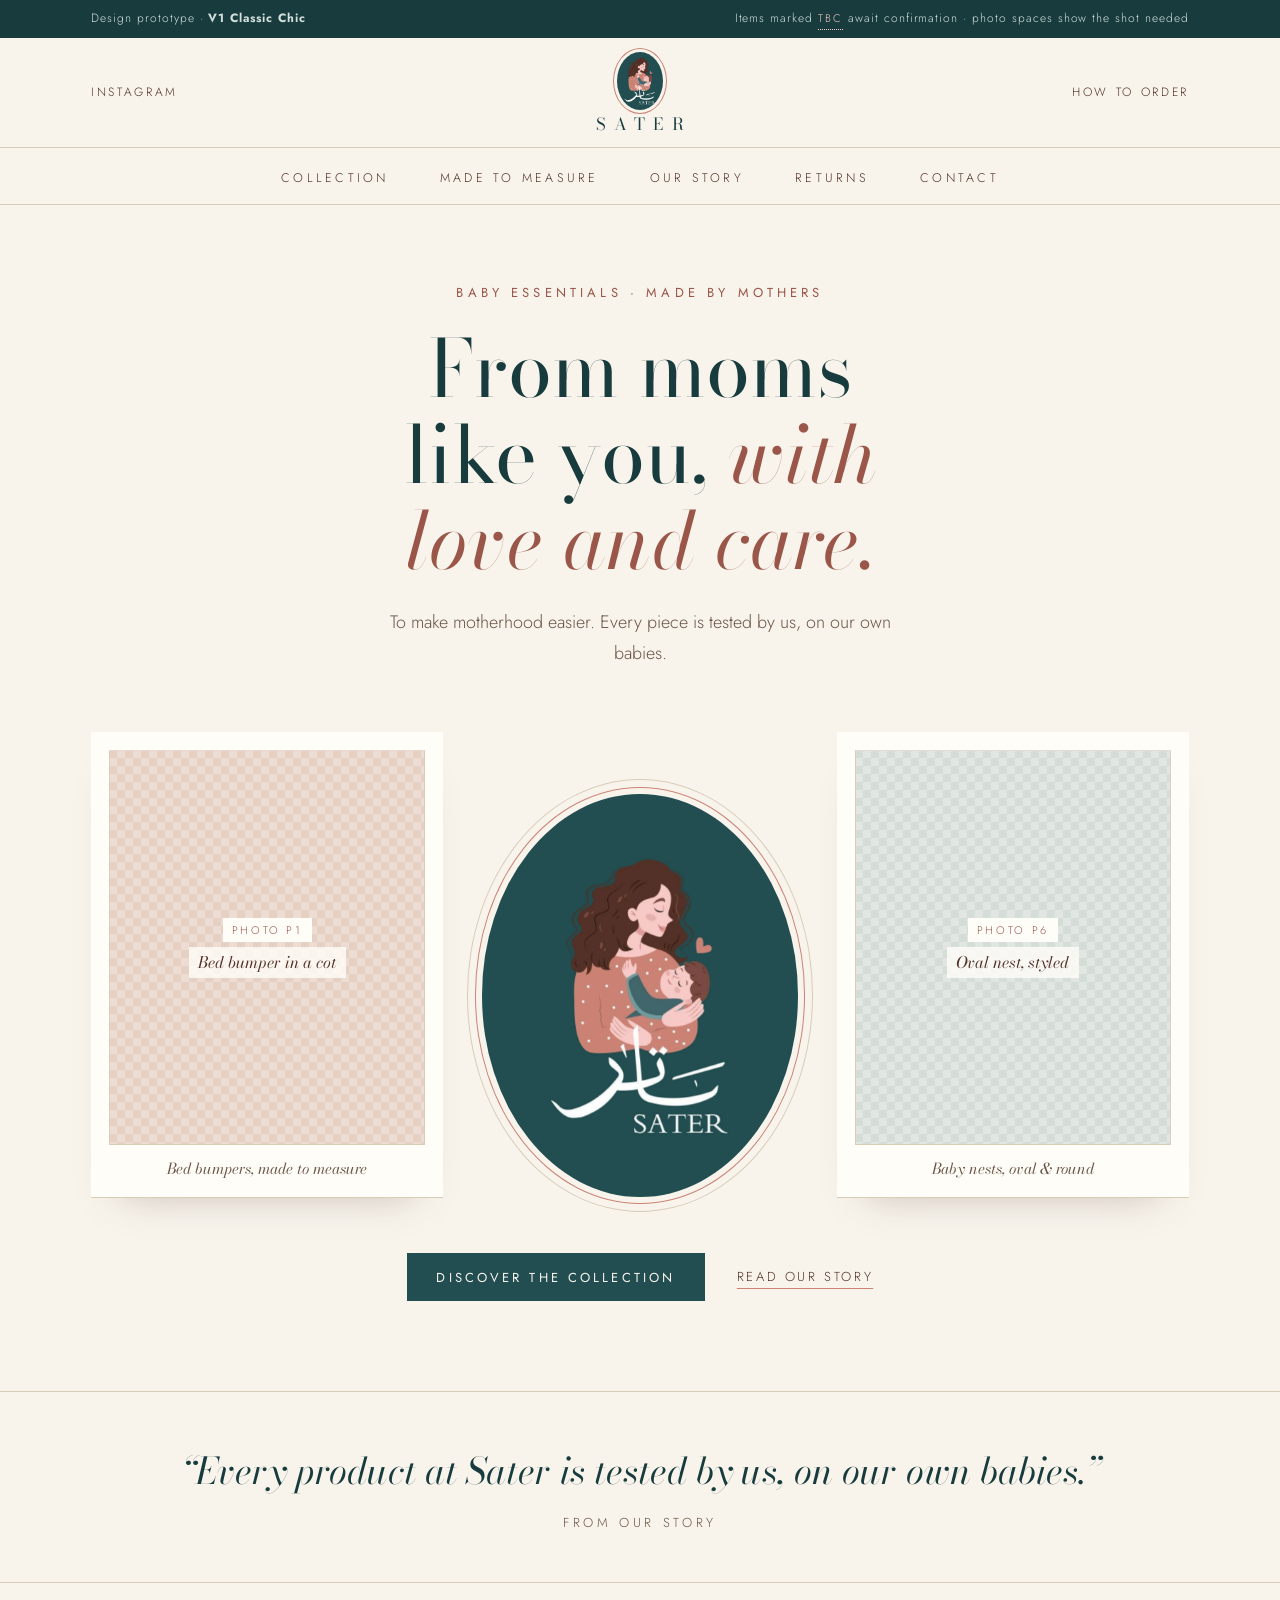
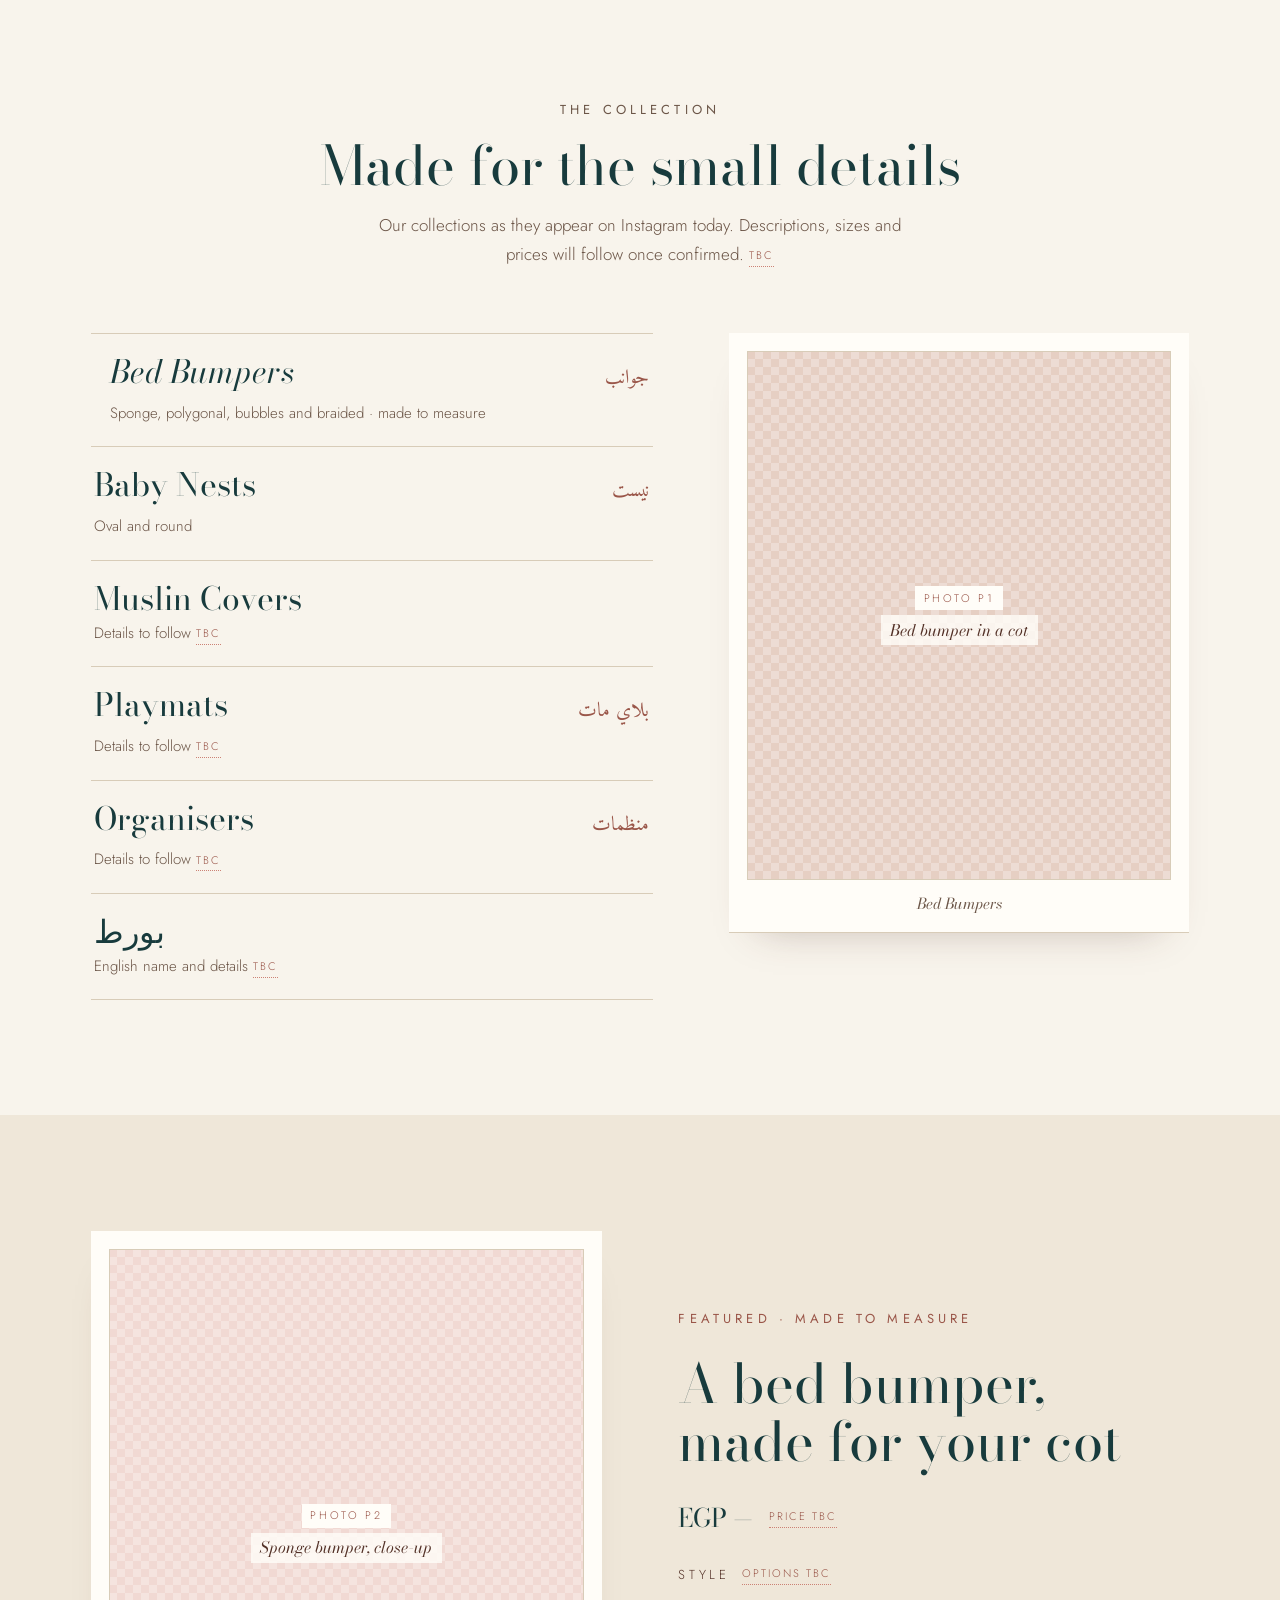
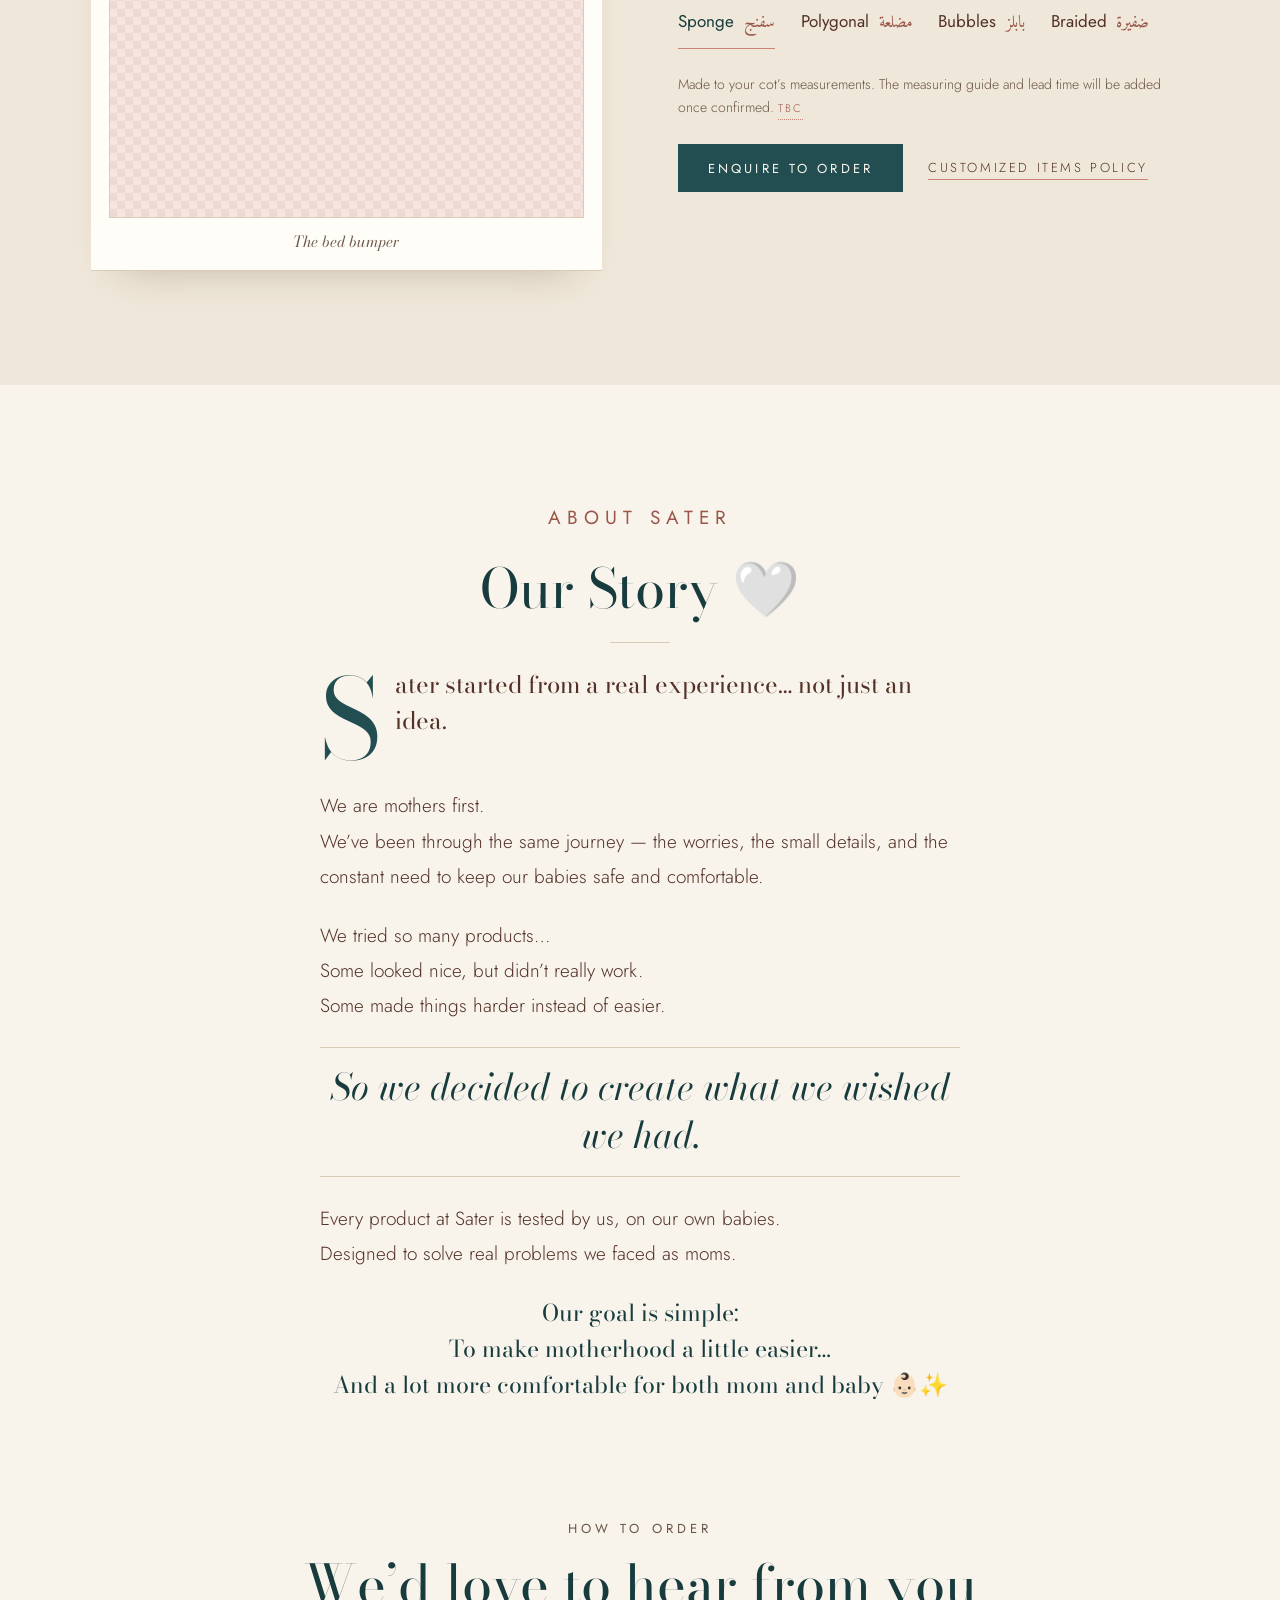
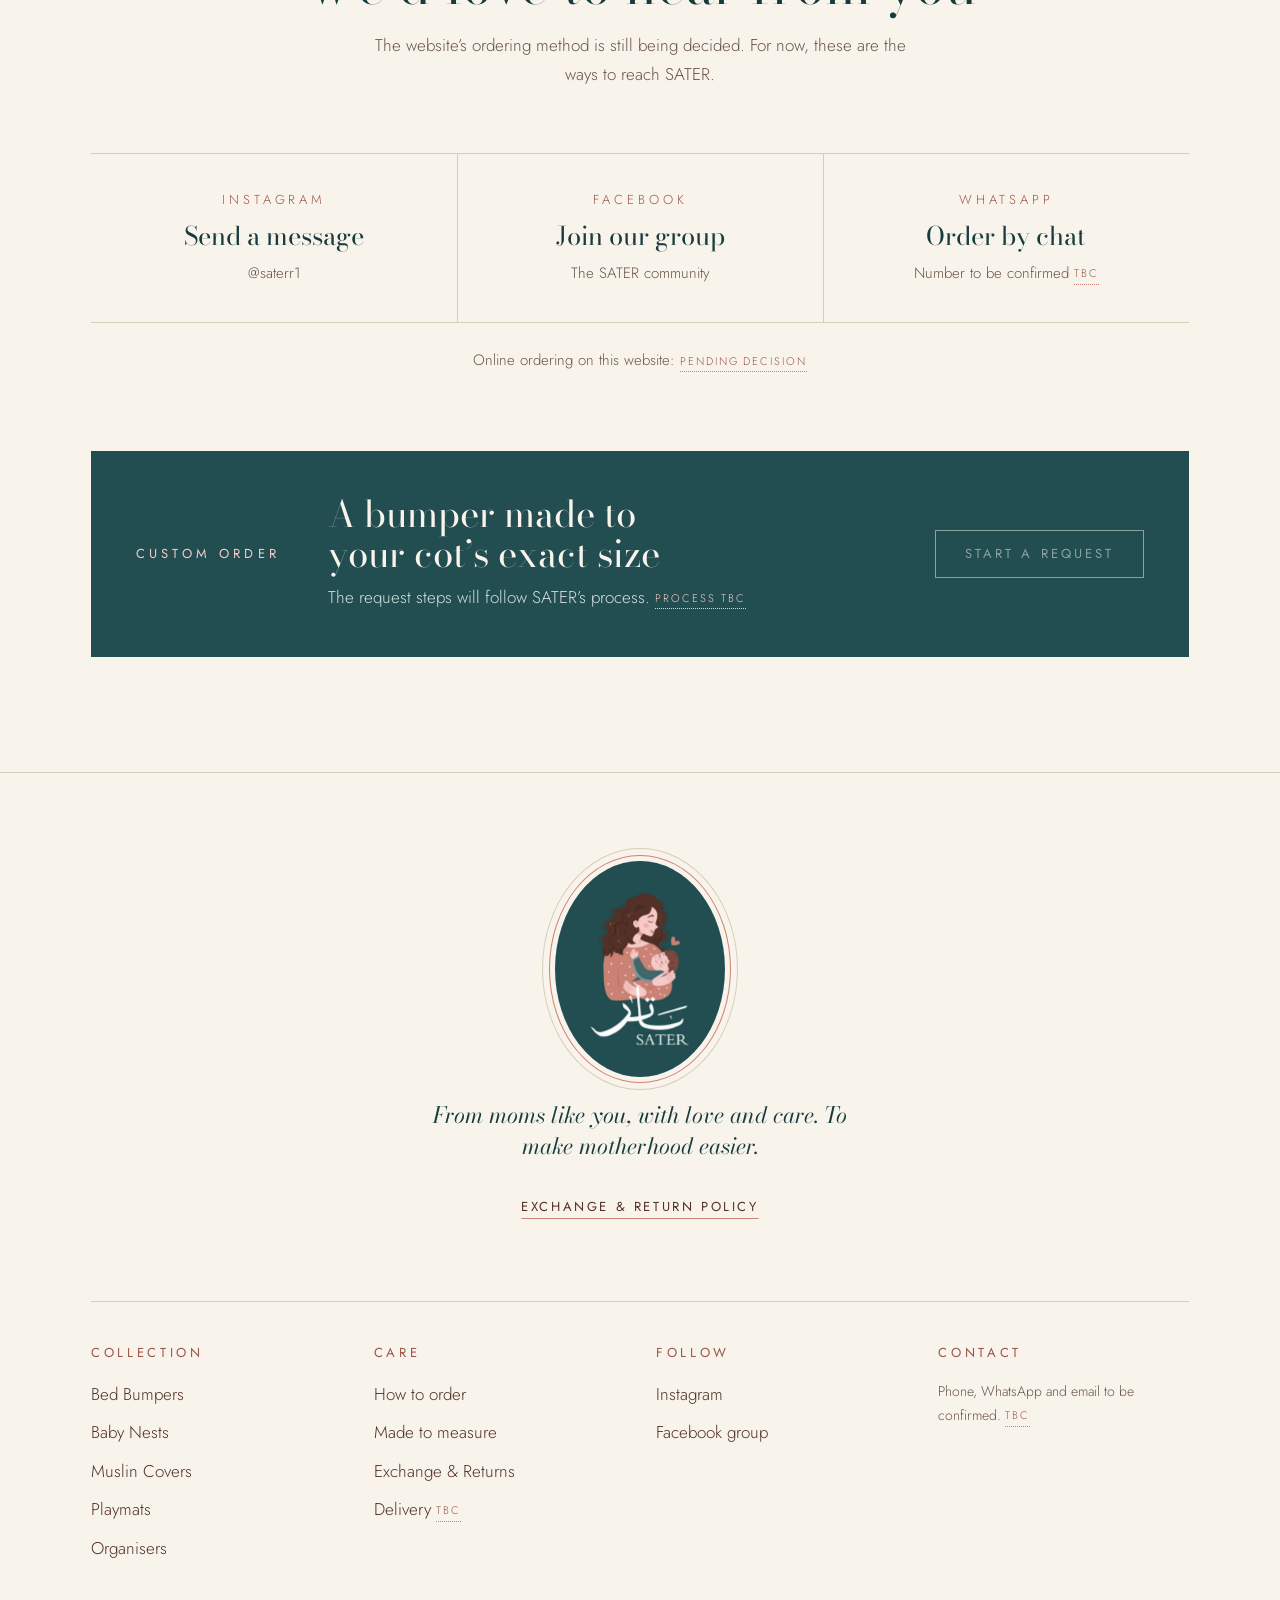
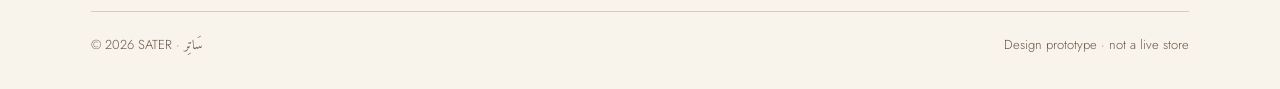
==== v1-classic-chic/index.html @ 1b1bb7c7 "Add SATER design proposals: comparison page and six homepage versions Co-Authored-By: Claude Opus 5." ====
<!doctype html>
<html lang="en">
<head>
<meta charset="utf-8">
<meta name="viewport" content="width=device-width, initial-scale=1, viewport-fit=cover">
<meta name="robots" content="noindex">
<link rel="icon" type="image/png" href="../favicon.png">
<title>SATER Classic Chic</title>
<link rel="preconnect" href="https://fonts.googleapis.com">
<link rel="preconnect" href="https://fonts.gstatic.com" crossorigin>
<link rel="stylesheet" href="https://fonts.googleapis.com/css2?family=Bodoni+Moda:ital,opsz,wght@0,6..96,400;0,6..96,500;1,6..96,400;1,6..96,500&family=Jost:wght@300;400;500&family=Amiri:wght@400;700&display=swap">
</head>
<body>
<style>
/* V1 Classic Chic — symmetrical gallery composition: a teal oval cameo at the centre, photographs in passe-partout mounts, hairline rules, slow unveils.
   Deliberately single-theme: the brand palette is the design, so every colour is set explicitly. */
:root {
  color-scheme: light;
  --teal: #224E51;          /* sampled from the logo */
  --teal-ink: #183B3D;
  --brown: #533127;         /* sampled */
  --terracotta: #CC8275;    /* sampled */
  --terracotta-ink: #9A5649;
  --blush: #F7CAC7;         /* sampled */
  --ivory: #F8F4EC;
  --ivory-deep: #EFE7D9;
  --mat: #FFFDF8;
  --line: #D8CCB8;
  --muted: #6B5547;
  --on-teal: #D4E0DE;

  --display: "Bodoni Moda", "Didot", "Bodoni 72", Georgia, serif;
  --body: "Jost", "Futura", "Century Gothic", system-ui, sans-serif;
  --arabic: "Amiri", "Noto Naskh Arabic", serif;

  --s-1: .8125rem; --s0: 1.0625rem; --s1: 1.3rem;
  --s2: clamp(1.7rem, 1.3rem + 1.4vw, 2.3rem);
  --s3: clamp(2.2rem, 1.5rem + 2.6vw, 3.4rem);
  --s4: clamp(2.6rem, 1.6rem + 4.2vw, 5rem);
  --gutter: clamp(16px, 4vw, 64px);
  --max: 1200px;
  --slow: cubic-bezier(.4, 0, .2, 1);
}
*, *::before, *::after { box-sizing: border-box; }
html { scroll-behavior: smooth; scroll-padding-top: 140px; }
body { margin: 0; background: var(--ivory); color: var(--brown); font-family: var(--body); font-weight: 300; font-size: var(--s0); line-height: 1.7; -webkit-font-smoothing: antialiased; }
img { max-width: 100%; display: block; }
a { color: inherit; }
h1, h2, h3 { font-family: var(--display); font-weight: 400; line-height: 1.08; margin: 0; color: var(--teal-ink); text-wrap: balance; }
p { margin: 0; }
:focus-visible { outline: 1.5px solid var(--terracotta-ink); outline-offset: 4px; }
.wrap { width: 100%; max-width: var(--max); margin-inline: auto; padding-inline: var(--gutter); }
.ar { font-family: var(--arabic); }
.kicker { font-size: var(--s-1); letter-spacing: .32em; text-transform: uppercase; font-weight: 400; color: var(--terracotta-ink); }
.rule { height: 1px; background: var(--line); border: 0; margin: 0; }
.tbc { display: inline-block; font-family: var(--body); font-style: normal; font-size: .6875rem; letter-spacing: .18em; text-transform: uppercase; color: var(--terracotta-ink); border-bottom: 1px dotted var(--terracotta); padding-bottom: 1px; white-space: nowrap; vertical-align: middle; }
.on-teal .tbc { color: var(--blush); border-color: var(--blush); }

/* Buttons: understated */
.btn { display: inline-flex; align-items: center; justify-content: center; gap: .8em; min-height: 48px; padding: .9em 2.2em; font: 400 .8125rem/1 var(--body); letter-spacing: .24em; text-transform: uppercase; text-decoration: none; border: 1px solid var(--teal); cursor: pointer; transition: background-color .6s var(--slow), color .6s var(--slow); }
.btn-solid { background: var(--teal); color: var(--ivory); }
.btn-solid:hover { background: var(--teal-ink); }
.btn-ghost { background: transparent; color: var(--teal); }
.btn-ghost:hover { background: var(--teal); color: var(--ivory); }
.link { display: inline-flex; align-items: center; min-height: 44px; letter-spacing: .2em; text-transform: uppercase; font-size: .8125rem; text-decoration: underline; text-decoration-color: var(--terracotta); text-decoration-thickness: 1px; text-underline-offset: .55em; }
.btn[aria-disabled="true"] { opacity: .5; cursor: not-allowed; }

/* Prototype note */
.note-bar { background: var(--teal-ink); color: var(--on-teal); font-size: .75rem; letter-spacing: .08em; }
.note-bar .wrap { display: flex; flex-wrap: wrap; justify-content: space-between; gap: .2rem 1rem; padding-block: .5rem; }

/* Header: centred cameo lockup, nav beneath between hairlines */
.site-header { position: sticky; top: env(safe-area-inset-top, 0px); z-index: 30; background: var(--ivory); transition: box-shadow .6s var(--slow); }
.site-header.scrolled { box-shadow: 0 1px 0 var(--line); }
.head-top { display: grid; grid-template-columns: 1fr auto 1fr; align-items: center; padding-block: .9rem; }
.head-top .side { font-size: .75rem; letter-spacing: .22em; text-transform: uppercase; text-decoration: none; }
.head-top .side.right { justify-self: end; }
.lockup { display: grid; justify-items: center; gap: .35rem; text-decoration: none; }
.cameo { display: grid; place-items: center; background: var(--teal); border-radius: 50%; box-shadow: 0 0 0 3px var(--ivory), 0 0 0 4px var(--terracotta); }
.lockup .cameo { width: 46px; height: 58px; }
.lockup .cameo { overflow: hidden; }
.lockup .cameo img { height: 48px; width: auto; }
.lockup .name { font-family: var(--display); font-size: 1.05rem; letter-spacing: .5em; padding-inline-start: .5em; line-height: 1; color: var(--teal-ink); }
.main-nav { border-block: 1px solid var(--line); }
.main-nav ul { display: flex; justify-content: center; gap: clamp(1.4rem, 4vw, 3.6rem); list-style: none; margin: 0; padding: .85rem 0; }
.main-nav a { text-decoration: none; font-size: .78rem; letter-spacing: .26em; text-transform: uppercase; position: relative; padding-block: .3em; }
.main-nav a::after { content: ""; position: absolute; left: 50%; right: 50%; bottom: 0; height: 1px; background: var(--terracotta); transition: left .6s var(--slow), right .6s var(--slow); }
.main-nav a:hover::after { left: 0; right: 0; }
.menu-btn { display: none; background: none; border: 0; padding: .6rem; min-width: 48px; min-height: 48px; color: var(--teal-ink); cursor: pointer; font: 400 .75rem var(--body); letter-spacing: .24em; text-transform: uppercase; }
.drawer { position: fixed; inset: 0; z-index: 40; background: var(--ivory); display: grid; align-content: center; justify-items: center; gap: 1.2rem; padding: 2rem var(--gutter) calc(2rem + env(safe-area-inset-bottom, 0px)); text-align: center; }
.drawer[hidden] { display: none !important; }
.drawer a { font-family: var(--display); font-size: 2rem; text-decoration: none; color: var(--teal-ink); }
.drawer .close { position: absolute; top: calc(1rem + env(safe-area-inset-top, 0px)); right: var(--gutter); background: none; border: 0; min-width: 48px; min-height: 48px; font: 400 .75rem var(--body); letter-spacing: .24em; text-transform: uppercase; color: var(--teal-ink); cursor: pointer; }
.drawer .rule { width: 60px; }

/* Passe-partout frame: the photograph mount used for every image */
.frame { background: var(--mat); padding: clamp(10px, 1.6vw, 18px); box-shadow: 0 1px 0 var(--line), 0 24px 40px -30px rgba(83,49,39,.35); margin: 0; }
.frame .pic { position: relative; outline: 1px solid var(--line); outline-offset: -1px; background-color: var(--tone, #E9DCCB); background-image: linear-gradient(45deg, rgba(255,255,255,.28) 25%, transparent 25%, transparent 75%, rgba(255,255,255,.28) 75%), linear-gradient(45deg, rgba(255,255,255,.28) 25%, transparent 25%, transparent 75%, rgba(255,255,255,.28) 75%); background-size: 16px 16px; background-position: 0 0, 8px 8px; display: grid; place-items: center; text-align: center; overflow: hidden; }
.frame figcaption { font-family: var(--display); font-style: italic; font-size: .95rem; color: var(--muted); text-align: center; padding-top: .8rem; line-height: 1.4; }
.pic .ph { display: grid; gap: .3rem; justify-items: center; padding: 1rem; }
.pic .code { font-size: .6875rem; letter-spacing: .24em; text-transform: uppercase; color: var(--terracotta-ink); background: var(--mat); padding: .25em .8em; }
.pic .what { font-family: var(--display); font-style: italic; font-size: 1rem; color: var(--brown); background: rgba(255,253,248,.82); padding: .1em .6em; }
.t-clay { --tone: #E6CFC3; } .t-sage { --tone: #D5DDD7; } .t-sand { --tone: #EADFCD; } .t-blush { --tone: #F1D9D3; }

/* Hero: triptych around the cameo */
.hero { text-align: center; padding-block: clamp(2.5rem, 6vw, 5rem) clamp(3rem, 7vw, 6rem); }
.hero .kicker { margin-bottom: 1.4rem; }
.hero h1 { font-size: var(--s4); max-width: 15ch; margin-inline: auto; }
.hero h1 em { font-style: italic; color: var(--terracotta-ink); }
.hero .lede { max-width: 34rem; margin: 1.5rem auto 0; color: var(--muted); font-size: 1.125rem; }
.triptych { display: grid; grid-template-columns: 1fr minmax(0, .9fr) 1fr; align-items: end; gap: clamp(1rem, 3vw, 3rem); margin-top: clamp(2.5rem, 5vw, 4rem); }
.triptych .frame .pic { aspect-ratio: 4 / 5; }
.triptych .frame.side-l { transform: translateY(-8%); }
.hero-cameo { display: grid; justify-items: center; gap: 1.2rem; }
.hero-cameo .cameo { width: 100%; max-width: 330px; aspect-ratio: 33 / 42; box-shadow: 0 0 0 6px var(--ivory), 0 0 0 7px var(--terracotta), 0 0 0 14px var(--ivory), 0 0 0 15px var(--line); }
.hero-cameo .logo-anim { width: 58%; }
.hero-actions { display: flex; flex-wrap: wrap; justify-content: center; align-items: center; gap: 1.2rem 2rem; margin-top: clamp(2.5rem, 5vw, 3.5rem); }

/* Quote band */
.band { border-block: 1px solid var(--line); text-align: center; padding-block: clamp(2rem, 4vw, 3rem); }
.band p { font-family: var(--display); font-style: italic; font-size: var(--s2); color: var(--teal-ink); }
.band span { display: block; margin-top: .6rem; font-size: var(--s-1); letter-spacing: .28em; text-transform: uppercase; color: var(--muted); font-family: var(--body); font-style: normal; }

/* Sections */
.section { padding-block: clamp(4rem, 9vw, 8rem); }
.head-c { text-align: center; display: grid; gap: 1rem; justify-items: center; margin-bottom: clamp(2.5rem, 5vw, 4rem); }
.head-c h2 { font-size: var(--s3); }
.head-c p { max-width: 34rem; color: var(--muted); }

/* Collection index with preview */
.index { display: grid; grid-template-columns: minmax(0, 1.1fr) minmax(0, .9fr); gap: clamp(2rem, 6vw, 6rem); align-items: start; }
.index ol { list-style: none; margin: 0; padding: 0; border-top: 1px solid var(--line); }
.index li button { all: unset; box-sizing: border-box; width: 100%; display: grid; grid-template-columns: minmax(0, 1fr) auto; align-items: baseline; gap: .3rem 1rem; padding: 1.25rem .2rem; border-bottom: 1px solid var(--line); cursor: pointer; transition: padding .6s var(--slow); }
.index li button:focus-visible { outline: 1.5px solid var(--terracotta-ink); outline-offset: 2px; }
.index .nm { font-family: var(--display); font-size: clamp(1.5rem, 1.2rem + 1vw, 2.1rem); color: var(--teal-ink); line-height: 1.1; }
.index .arn { font-family: var(--arabic); font-size: 1.25rem; color: var(--terracotta-ink); }
.index .ds { grid-column: 1 / -1; font-size: .9375rem; color: var(--muted); }
.index li button[aria-pressed="true"] { padding-inline-start: 1.2rem; }
.index li button[aria-pressed="true"] .nm { font-style: italic; }
.index .preview { position: sticky; top: 160px; }
.index .preview .pic { aspect-ratio: 4 / 5; transition: background-color .8s var(--slow); }
.index .thumb { display: none; }

/* Featured */
.featured { background: var(--ivory-deep); }
.feat { display: grid; grid-template-columns: minmax(0, 1fr) minmax(0, 1fr); gap: clamp(2rem, 6vw, 6rem); align-items: center; }
.feat .frame .pic { aspect-ratio: 5 / 6; }
.feat-info { display: grid; gap: 1.5rem; }
.feat-info h2 { font-size: var(--s3); }
.price { font-family: var(--display); font-size: 1.6rem; color: var(--teal-ink); display: flex; gap: 1rem; align-items: center; flex-wrap: wrap; }
.opts { border: 0; margin: 0; padding: 0; min-width: 0; }
.opts legend { padding: 0; margin-bottom: .8rem; font-size: var(--s-1); letter-spacing: .28em; text-transform: uppercase; display: flex; gap: .8rem; flex-wrap: wrap; align-items: center; }
.opts .row { display: flex; flex-wrap: wrap; gap: .4rem 1.6rem; }
.opt { background: none; border: 0; padding: .6rem 0; min-height: 44px; font: 400 1.0625rem var(--body); color: var(--brown); cursor: pointer; border-bottom: 1px solid transparent; transition: border-color .5s var(--slow); }
.opt:hover { border-bottom-color: var(--line); }
.opt[aria-pressed="true"] { border-bottom-color: var(--terracotta); color: var(--teal-ink); font-weight: 400; }
.opt .ar { color: var(--terracotta-ink); margin-inline-start: .3rem; }
.small { font-size: .875rem; color: var(--muted); }
.feat-actions { display: flex; flex-wrap: wrap; gap: 1rem 1.6rem; align-items: center; }

/* Story: a letter */
.letter { max-width: 40rem; margin-inline: auto; display: grid; gap: 1.5rem; }
.letter h2 { text-align: center; font-size: var(--s3); }
.letter .ornament { width: 28px; margin: .2rem auto; opacity: .9; }
.letter p { font-size: 1.1875rem; line-height: 1.85; }
.letter .first::first-letter { font-family: var(--display); float: left; font-size: 4.6em; line-height: .82; padding: .06em .12em 0 0; color: var(--teal); }
.letter .first { font-family: var(--display); font-size: 1.5rem; line-height: 1.5; }
.letter .pull { font-family: var(--display); font-style: italic; font-size: var(--s2); text-align: center; color: var(--teal-ink); padding-block: 1rem; border-block: 1px solid var(--line); line-height: 1.3; }
.letter .close { font-family: var(--display); font-size: 1.45rem; line-height: 1.55; text-align: center; color: var(--teal-ink); }

/* Ordering */
.order { display: grid; grid-template-columns: repeat(3, minmax(0, 1fr)); border-block: 1px solid var(--line); }
.order > * { padding: 2.2rem clamp(1rem, 2.5vw, 2rem); text-align: center; display: grid; gap: .6rem; align-content: start; justify-items: center; text-decoration: none; min-width: 0; transition: background-color .6s var(--slow); }
.order > * + * { border-inline-start: 1px solid var(--line); }
.order a:hover { background: var(--ivory-deep); }
.order .k { font-size: var(--s-1); letter-spacing: .3em; text-transform: uppercase; color: var(--terracotta-ink); }
.order .v { font-family: var(--display); font-size: 1.6rem; color: var(--teal-ink); line-height: 1.2; }
.order .d { font-size: .9375rem; color: var(--muted); overflow-wrap: anywhere; }
.custom { margin-top: clamp(3rem, 6vw, 5rem); display: grid; grid-template-columns: auto minmax(0, 1fr) auto; gap: 1.5rem 3rem; align-items: center; padding: clamp(1.8rem, 4vw, 2.8rem); background: var(--teal); color: var(--on-teal); }
.custom h3 { color: var(--ivory); font-size: var(--s2); }
.custom .rule-v { width: 1px; align-self: stretch; background: rgba(255,255,255,.25); }
.custom .btn { border-color: var(--ivory); color: var(--ivory); background: transparent; }
.online-note { text-align: center; margin-top: 1.6rem; font-size: .9375rem; color: var(--muted); }

/* Footer: ivory with a teal cameo medallion */
.site-footer { border-top: 1px solid var(--line); padding-block: clamp(3.5rem, 7vw, 5.5rem) 2rem; text-align: center; }
.medal { display: grid; justify-items: center; gap: 1.4rem; }
.medal .cameo { width: clamp(130px, 14vw, 170px); aspect-ratio: 33 / 42; box-shadow: 0 0 0 5px var(--ivory), 0 0 0 6px var(--terracotta), 0 0 0 12px var(--ivory), 0 0 0 13px var(--line); }
.medal .logo-anim { width: 60%; }
.medal p { font-family: var(--display); font-style: italic; font-size: 1.4rem; color: var(--teal-ink); max-width: 26rem; line-height: 1.4; }
.foot-cols { display: grid; grid-template-columns: repeat(4, minmax(0, 1fr)); gap: 2rem; margin-top: clamp(3rem, 6vw, 4.5rem); padding-top: 2.5rem; border-top: 1px solid var(--line); text-align: start; }
.foot-cols h4 { margin: 0 0 1rem; font-weight: 400; font-size: var(--s-1); letter-spacing: .28em; text-transform: uppercase; color: var(--terracotta-ink); }
.foot-cols ul { list-style: none; margin: 0; padding: 0; display: grid; gap: .6rem; }
.foot-cols a, .foot-cols button { text-decoration: none; background: none; border: 0; padding: 0; font: inherit; color: var(--brown); cursor: pointer; text-align: start; }
.foot-cols a:hover, .foot-cols button:hover { color: var(--terracotta-ink); }
.foot-base { margin-top: 3rem; padding-top: 1.4rem; border-top: 1px solid var(--line); display: flex; flex-wrap: wrap; justify-content: space-between; gap: .4rem 2rem; font-size: .8125rem; color: var(--muted); }

/* Policy dialog: a printed card */
dialog.card { width: min(640px, calc(100% - 32px)); max-height: min(88vh, 900px); border: 0; padding: 0; background: var(--mat); color: var(--brown); box-shadow: 0 40px 80px -30px rgba(24,59,61,.55); }
dialog.card::backdrop { background: rgba(24,59,61,.55); }
.card-in { margin: 12px; border: 1px solid var(--line); padding: clamp(1.6rem, 5vw, 3rem); display: grid; gap: 1rem; }
.card-in h2 { font-size: var(--s2); text-align: center; }
.card-in h3 { font-size: 1.35rem; margin-top: .6rem; }
.card-in ul { margin: 0; padding-inline-start: 1.2rem; display: grid; gap: .45rem; }
.card-in li::marker { color: var(--terracotta); }
.card-close { position: sticky; top: 0; display: flex; justify-content: flex-end; background: var(--mat); padding: .6rem .8rem 0; }
.card-close button { background: none; border: 0; min-height: 44px; padding: 0 .8rem; font: 400 .75rem var(--body); letter-spacing: .24em; text-transform: uppercase; color: var(--teal-ink); cursor: pointer; }

/* Logo (official artwork in four layers) — V1 reveal: a slow, restrained unveil */
.logo-anim { display: grid; aspect-ratio: 516 / 792; max-width: 100%; }
.logo-anim img { grid-area: 1 / 1; width: 100%; height: auto; }
.logo-anim.play .l-art { animation: c-unveil 1.9s var(--slow) both; }
.logo-anim.play .l-heart { animation: c-fade 1.1s 1.5s var(--slow) both; }
.logo-anim.play .l-ar { animation: c-write 1.6s 1.1s var(--slow) both; }
.logo-anim.play .l-word { animation: c-fade 1.3s 2.1s var(--slow) both; }
@keyframes c-unveil { from { opacity: 0; clip-path: inset(0 0 100% 0); } 40% { opacity: 1; } to { opacity: 1; clip-path: inset(0 0 0 0); } }
@keyframes c-fade { from { opacity: 0; } to { opacity: 1; } }
@keyframes c-write { from { opacity: 0; clip-path: inset(0 0 0 100%); } 30% { opacity: 1; } to { opacity: 1; clip-path: inset(0 0 0 0); } }

/* Scroll reveals: content is visible without JS; JS opts elements into a slow rise */
.js .rv { opacity: 0; transform: translateY(18px); transition: opacity 1.2s var(--slow), transform 1.2s var(--slow); }
.js .rv.in { opacity: 1; transform: none; }
.js .frame.rv .pic { clip-path: inset(0 0 12% 0); transition: clip-path 1.6s var(--slow); }
.js .frame.rv.in .pic { clip-path: inset(0 0 0 0); }


/* Comfortable tap targets on touch screens */
@media (max-width: 960px) {
  footer li > a, footer li > button { display: inline-flex; align-items: center; min-height: 44px; }
  footer ul { gap: 0 !important; }
}

@media (prefers-reduced-motion: reduce) {
  html { scroll-behavior: auto; }
  *, *::before, *::after { animation: none !important; transition: none !important; }
  .js .rv, .js .frame.rv .pic { opacity: 1; transform: none; clip-path: none; }
}

@media (max-width: 900px) {
  .head-top { grid-template-columns: auto 1fr auto; }
  .head-top .side { display: none; }
  .lockup { grid-auto-flow: column; align-items: center; gap: .8rem; }
  .lockup .cameo { width: 38px; height: 48px; }
  .lockup .cameo img { height: 40px; }
  .main-nav { display: none; }
  .menu-btn { display: block; grid-column: 3; }
  html { scroll-padding-top: 90px; }
  .triptych { grid-template-columns: 1fr 1fr; }
  .hero-cameo { grid-column: 1 / -1; order: -1; }
  .hero-cameo .cameo { max-width: 260px; }
  .triptych .frame.side-l { transform: none; }
  .index { grid-template-columns: 1fr; }
  .index .preview { display: none; }
  .index li button { grid-template-columns: 76px minmax(0, 1fr) auto; align-items: center; column-gap: 1rem; }
  .index .ds { align-self: start; }
  .index .thumb { display: block; grid-row: 1 / 3; width: 76px; aspect-ratio: 4 / 5; background-color: var(--tone); border: 6px solid var(--mat); outline: 1px solid var(--line); }
  .index .ds { grid-column: 2 / -1; }
  .feat { grid-template-columns: 1fr; }
  .order { grid-template-columns: 1fr; }
  .order > * + * { border-inline-start: 0; border-top: 1px solid var(--line); }
  .custom { grid-template-columns: 1fr; text-align: center; justify-items: center; }
  .custom .rule-v { display: none; }
  .foot-cols { grid-template-columns: 1fr 1fr; }
}
@media (max-width: 520px) {
  .note-bar .hide-sm { display: none; }
  .hero-actions .btn { width: 100%; }
  .triptych { gap: .8rem; }
  .frame figcaption { font-size: .85rem; }
}
</style>

<div class="note-bar" role="note"><div class="wrap"><span>Design prototype · <strong>V1 Classic Chic</strong></span><span class="hide-sm">Items marked <span class="tbc" style="color:var(--blush);border-color:var(--blush)">TBC</span> await confirmation · photo spaces show the shot needed</span></div></div>

<header class="site-header" id="top">
  <div class="wrap head-top">
    <a class="side" href="https://www.instagram.com/saterr1/" target="_blank" rel="noopener">Instagram</a>
    <a class="lockup" href="#top" aria-label="SATER home">
      <span class="cameo" aria-hidden="true"><img src="assets/logo/badge-160.webp" alt="" width="104" height="160"></span>
      <span class="name">SATER</span>
    </a>
    <a class="side right" href="#order">How to order</a>
    <button class="menu-btn" type="button" aria-expanded="false" aria-controls="drawer">Menu</button>
  </div>
  <nav class="main-nav" aria-label="Main">
    <ul>
      <li><a href="#collection">Collection</a></li>
      <li><a href="#featured">Made to measure</a></li>
      <li><a href="#story">Our Story</a></li>
      <li><a href="#returns" data-policy>Returns</a></li>
      <li><a href="#order">Contact</a></li>
    </ul>
  </nav>
</header>
<div class="drawer" id="drawer" hidden>
  <button class="close" type="button" data-close-menu>Close</button>
  <a href="#collection">Collection</a>
  <a href="#featured">Made to measure</a>
  <a href="#story">Our Story</a>
  <a href="#returns" data-policy>Returns</a>
  <a href="#order">Contact</a>
  <hr class="rule">
  <a class="btn btn-solid" href="#order" style="font-family:var(--body);font-size:.8125rem;color:var(--ivory)">How to order</a>
</div>

<main>
  <section class="hero wrap" aria-labelledby="h1">
    <p class="kicker">Baby essentials · made by mothers</p>
    <h1 id="h1">From moms like you, <em>with love and care.</em></h1>
    <p class="lede">To make motherhood easier. Every piece is tested by us, on our own babies.</p>
    <div class="triptych">
      <figure class="frame side-l rv">
        <div class="pic t-clay"><div class="ph"><span class="code">Photo P1</span><span class="what">Bed bumper in a cot</span></div></div>
        <figcaption>Bed bumpers, made to measure</figcaption>
      </figure>
      <div class="hero-cameo">
        <div class="cameo">
          <div class="logo-anim" data-autoplay role="img" aria-label="SATER logo: a mother holding her sleeping baby, with the Arabic and English wordmark">
            <img class="l-art" src="assets/logo/art.webp" alt="" width="516" height="792">
            <img class="l-heart" src="assets/logo/heart.webp" alt="" width="516" height="792">
            <img class="l-ar" src="assets/logo/arabic.webp" alt="" width="516" height="792">
            <img class="l-word" src="assets/logo/wordmark.webp" alt="" width="516" height="792">
          </div>
        </div>
      </div>
      <figure class="frame rv">
        <div class="pic t-sage"><div class="ph"><span class="code">Photo P6</span><span class="what">Oval nest, styled</span></div></div>
        <figcaption>Baby nests, oval &amp; round</figcaption>
      </figure>
    </div>
    <div class="hero-actions">
      <a class="btn btn-solid" href="#collection">Discover the collection</a>
      <a class="link" href="#story">Read our story</a>
    </div>
  </section>

  <div class="band">
    <div class="wrap rv">
      <p>“Every product at Sater is tested by us, on our own babies.”</p>
      <span>From our story</span>
    </div>
  </div>

  <section class="section wrap" id="collection" aria-labelledby="col-t">
    <div class="head-c rv">
      <p class="kicker">The collection</p>
      <h2 id="col-t">Made for the small details</h2>
      <p>Our collections as they appear on Instagram today. Descriptions, sizes and prices will follow once confirmed. <span class="tbc">TBC</span></p>
    </div>
    <div class="index">
      <ol>
        <li><button type="button" aria-pressed="true" data-tone="t-clay" data-code="Photo P1" data-what="Bed bumper in a cot"><span class="thumb t-clay"></span><span class="nm">Bed Bumpers</span><span class="arn" lang="ar">جوانب</span><span class="ds">Sponge, polygonal, bubbles and braided · made to measure</span></button></li>
        <li><button type="button" aria-pressed="false" data-tone="t-sage" data-code="Photo P6 · P7" data-what="Oval and round nests"><span class="thumb t-sage"></span><span class="nm">Baby Nests</span><span class="arn" lang="ar">نيست</span><span class="ds">Oval and round</span></button></li>
        <li><button type="button" aria-pressed="false" data-tone="t-sand" data-code="Photo P8" data-what="Muslin cover"><span class="thumb t-sand"></span><span class="nm">Muslin Covers</span><span class="arn"></span><span class="ds">Details to follow <span class="tbc">TBC</span></span></button></li>
        <li><button type="button" aria-pressed="false" data-tone="t-blush" data-code="Photo P9" data-what="Playmat"><span class="thumb t-blush"></span><span class="nm">Playmats</span><span class="arn" lang="ar">بلاي مات</span><span class="ds">Details to follow <span class="tbc">TBC</span></span></button></li>
        <li><button type="button" aria-pressed="false" data-tone="t-sand" data-code="Photo P10" data-what="Organiser"><span class="thumb t-sand"></span><span class="nm">Organisers</span><span class="arn" lang="ar">منظمات</span><span class="ds">Details to follow <span class="tbc">TBC</span></span></button></li>
        <li><button type="button" aria-pressed="false" data-tone="t-clay" data-code="Photo P11" data-what="Product in this category"><span class="thumb t-clay"></span><span class="nm ar" lang="ar">بورط</span><span class="arn"></span><span class="ds">English name and details <span class="tbc">TBC</span></span></button></li>
      </ol>
      <figure class="frame preview" aria-live="polite">
        <div class="pic t-clay" id="preview-pic"><div class="ph"><span class="code" id="preview-code">Photo P1</span><span class="what" id="preview-what">Bed bumper in a cot</span></div></div>
        <figcaption id="preview-cap">Bed Bumpers</figcaption>
      </figure>
    </div>
  </section>

  <section class="section featured" id="featured" aria-labelledby="feat-t">
    <div class="wrap feat">
      <figure class="frame rv">
        <div class="pic t-blush" id="feat-pic"><div class="ph"><span class="code" id="feat-code">Photo P2</span><span class="what" id="feat-what">Sponge bumper, close-up</span></div></div>
        <figcaption>The bed bumper</figcaption>
      </figure>
      <div class="feat-info rv">
        <p class="kicker">Featured · made to measure</p>
        <h2 id="feat-t">A bed bumper, made for your cot</h2>
        <p class="price">EGP — <span class="tbc">Price TBC</span></p>
        <fieldset class="opts">
          <legend>Style <span class="tbc">Options TBC</span></legend>
          <div class="row" role="group" aria-label="Style" id="styles">
            <button type="button" class="opt" aria-pressed="true" data-code="Photo P2" data-what="Sponge bumper, close-up">Sponge <span class="ar" lang="ar">سفنج</span></button>
            <button type="button" class="opt" aria-pressed="false" data-code="Photo P3" data-what="Polygonal bumper, close-up">Polygonal <span class="ar" lang="ar">مضلعة</span></button>
            <button type="button" class="opt" aria-pressed="false" data-code="Photo P4" data-what="Bubbles bumper, close-up">Bubbles <span class="ar" lang="ar">بابلز</span></button>
            <button type="button" class="opt" aria-pressed="false" data-code="Photo P5" data-what="Braided bumper, close-up">Braided <span class="ar" lang="ar">ضفيرة</span></button>
          </div>
        </fieldset>
        <p class="small">Made to your cot’s measurements. The measuring guide and lead time will be added once confirmed. <span class="tbc">TBC</span></p>
        <div class="feat-actions">
          <a class="btn btn-solid" href="#order">Enquire to order</a>
          <a class="link" href="#returns" data-policy>Customized items policy</a>
        </div>
      </div>
    </div>
  </section>

  <section class="section wrap" id="story" aria-labelledby="story-t">
    <article class="letter">
      <p class="kicker" style="text-align:center">About SATER</p>
      <h2 id="story-t">Our Story 🤍</h2>
      <hr class="rule" style="width:60px;margin:0 auto">
      <p class="first rv">Sater started from a real experience… not just an idea.</p>
      <p class="rv">We are mothers first.<br>We’ve been through the same journey — the worries, the small details, and the constant need to keep our babies safe and comfortable.</p>
      <p class="rv">We tried so many products…<br>Some looked nice, but didn’t really work.<br>Some made things harder instead of easier.</p>
      <p class="pull rv">So we decided to create what we wished we had.</p>
      <p class="rv">Every product at Sater is tested by us, on our own babies.<br>Designed to solve real problems we faced as moms.</p>
      <p class="close rv">Our goal is simple:<br>To make motherhood a little easier…<br>And a lot more comfortable for both mom and baby 👶🏻✨</p>
    </article>
  </section>

  <section class="section wrap" id="order" aria-labelledby="order-t" style="padding-top:0">
    <div class="head-c rv">
      <p class="kicker">How to order</p>
      <h2 id="order-t">We’d love to hear from you</h2>
      <p>The website’s ordering method is still being decided. For now, these are the ways to reach SATER.</p>
    </div>
    <div class="order rv">
      <a href="https://www.instagram.com/saterr1/" target="_blank" rel="noopener"><span class="k">Instagram</span><span class="v">Send a message</span><span class="d">@saterr1</span></a>
      <a href="https://www.facebook.com/share/g/1B5JW78XBk" target="_blank" rel="noopener"><span class="k">Facebook</span><span class="v">Join our group</span><span class="d">The SATER community</span></a>
      <div><span class="k">WhatsApp</span><span class="v">Order by chat</span><span class="d">Number to be confirmed <span class="tbc">TBC</span></span></div>
    </div>
    <p class="online-note">Online ordering on this website: <span class="tbc">Pending decision</span></p>
    <div class="custom rv on-teal">
      <p class="kicker" style="color:var(--blush)">Custom order</p>
      <div>
        <h3>A bumper made to your cot’s exact size</h3>
        <p style="margin-top:.5rem">The request steps will follow SATER’s process. <span class="tbc">Process TBC</span></p>
      </div>
      <a class="btn" href="#order" aria-disabled="true" title="The custom order page comes in a later stage">Start a request</a>
    </div>
  </section>
</main>

<footer class="site-footer" id="returns">
  <div class="wrap">
    <div class="medal">
      <div class="cameo">
        <div class="logo-anim" data-inview role="img" aria-label="SATER logo">
          <img class="l-art" src="assets/logo/art.webp" alt="" width="516" height="792" loading="lazy">
          <img class="l-heart" src="assets/logo/heart.webp" alt="" width="516" height="792" loading="lazy">
          <img class="l-ar" src="assets/logo/arabic.webp" alt="" width="516" height="792" loading="lazy">
          <img class="l-word" src="assets/logo/wordmark.webp" alt="" width="516" height="792" loading="lazy">
        </div>
      </div>
      <p>From moms like you, with love and care. To make motherhood easier.</p>
      <button class="link" type="button" data-policy style="background:none;border:0;cursor:pointer;font-family:var(--body);color:var(--brown)">Exchange &amp; Return Policy</button>
    </div>
    <div class="foot-cols">
      <div><h4>Collection</h4><ul><li><a href="#collection">Bed Bumpers</a></li><li><a href="#collection">Baby Nests</a></li><li><a href="#collection">Muslin Covers</a></li><li><a href="#collection">Playmats</a></li><li><a href="#collection">Organisers</a></li></ul></div>
      <div><h4>Care</h4><ul><li><a href="#order">How to order</a></li><li><a href="#featured">Made to measure</a></li><li><button type="button" data-policy>Exchange &amp; Returns</button></li><li>Delivery <span class="tbc">TBC</span></li></ul></div>
      <div><h4>Follow</h4><ul><li><a href="https://www.instagram.com/saterr1/" target="_blank" rel="noopener">Instagram</a></li><li><a href="https://www.facebook.com/share/g/1B5JW78XBk" target="_blank" rel="noopener">Facebook group</a></li></ul></div>
      <div><h4>Contact</h4><p class="small">Phone, WhatsApp and email to be confirmed. <span class="tbc">TBC</span></p></div>
    </div>
    <div class="foot-base"><span>© 2026 SATER · <span class="ar" lang="ar">سَاتِر</span></span><span>Design prototype · not a live store</span></div>
  </div>
</footer>

<dialog class="card" id="policy" aria-labelledby="pol-t">
  <div class="card-close"><button type="button" data-close-policy>Close</button></div>
  <div class="card-in">
    <p class="kicker" style="text-align:center">Customer care</p>
    <h2 id="pol-t">Exchange &amp; Return Policy</h2>
    <p>At Sater, your comfort and satisfaction are our priority 🤍</p>
    <p>We offer exchange and return on all products under the following conditions:</p>
    <ul>
      <li>Items must be in their original condition, unused, and in the same quality as received.</li>
      <li>Requests must be made within 7 days from the delivery date.</li>
      <li>Customers are responsible for return shipping fees.</li>
      <li>Refunds are processed via InstaPay only.</li>
    </ul>
    <h3>Customized Products</h3>
    <p>Please note that all customized or made-to-measure items (including bed bumpers or any products made in specific sizes) are non-refundable and non-exchangeable.</p>
    <p>However, exceptions apply only in the following cases:</p>
    <ul>
      <li>If the product has a manufacturing defect.</li>
      <li>If there is a mistake in the size.</li>
      <li>If there is any fault in the product itself.</li>
    </ul>
    <p>In these cases only, we will offer an exchange or return for the customized item.</p>
  </div>
</dialog>

<script>
(() => {
  const calm = matchMedia('(prefers-reduced-motion: reduce)').matches;
  const header = document.querySelector('.site-header');
  addEventListener('scroll', () => header.classList.toggle('scrolled', scrollY > 10), { passive: true });

  // Menu (full-screen on mobile)
  const drawer = document.getElementById('drawer'), menuBtn = document.querySelector('.menu-btn');
  const setMenu = open => { drawer.hidden = !open; menuBtn.setAttribute('aria-expanded', String(open)); document.body.style.overflow = open ? 'hidden' : ''; if (open) drawer.querySelector('.close').focus(); };
  menuBtn.addEventListener('click', () => setMenu(true));
  drawer.addEventListener('click', e => { if (e.target.closest('a, [data-close-menu]')) setMenu(false); });
  addEventListener('keydown', e => { if (e.key === 'Escape' && !drawer.hidden) { setMenu(false); menuBtn.focus(); } });

  // Policy card
  const dlg = document.getElementById('policy');
  document.querySelectorAll('[data-policy]').forEach(el => el.addEventListener('click', e => { e.preventDefault(); setMenu(false); dlg.showModal ? dlg.showModal() : dlg.setAttribute('open', ''); }));
  dlg.querySelector('[data-close-policy]').addEventListener('click', () => dlg.close());
  dlg.addEventListener('click', e => { if (e.target === dlg) dlg.close(); });

  // Collection index → preview frame
  const pic = document.getElementById('preview-pic'), code = document.getElementById('preview-code'), what = document.getElementById('preview-what'), cap = document.getElementById('preview-cap');
  const items = document.querySelectorAll('.index li button');
  const pick = b => { items.forEach(x => x.setAttribute('aria-pressed', String(x === b))); pic.className = 'pic ' + b.dataset.tone; code.textContent = b.dataset.code; what.textContent = b.dataset.what; cap.textContent = b.querySelector('.nm').textContent; };
  items.forEach(b => { b.addEventListener('click', () => pick(b)); b.addEventListener('mouseenter', () => pick(b)); b.addEventListener('focus', () => pick(b)); });

  // Featured style options
  const fc = document.getElementById('feat-code'), fw = document.getElementById('feat-what');
  document.querySelectorAll('#styles .opt').forEach(o => o.addEventListener('click', () => {
    document.querySelectorAll('#styles .opt').forEach(x => x.setAttribute('aria-pressed', String(x === o)));
    fc.textContent = o.dataset.code; fw.textContent = o.dataset.what;
  }));

  // Slow reveals (content stays visible if this never runs)
  if (!calm && 'IntersectionObserver' in window) {
    document.documentElement.classList.add('js');
    const io = new IntersectionObserver(es => es.forEach(en => { if (en.isIntersecting) { en.target.classList.add('in'); io.unobserve(en.target); } }), { rootMargin: '0px 0px -8% 0px' });
    document.querySelectorAll('.rv').forEach(el => io.observe(el));
  }

  // Logo reveal
  const play = el => { el.classList.remove('play'); void el.offsetWidth; el.classList.add('play'); };
  if (!calm) {
    document.querySelectorAll('.logo-anim[data-autoplay]').forEach(play);
    if ('IntersectionObserver' in window) {
      const lo = new IntersectionObserver(es => es.forEach(en => { if (en.isIntersecting) { play(en.target); lo.unobserve(en.target); } }), { threshold: .1 });
      document.querySelectorAll('.logo-anim[data-inview]').forEach(el => lo.observe(el));
    }
  }
  document.querySelectorAll('[aria-disabled="true"]').forEach(el => el.addEventListener('click', e => e.preventDefault()));
})();
</script>

</body>
</html>
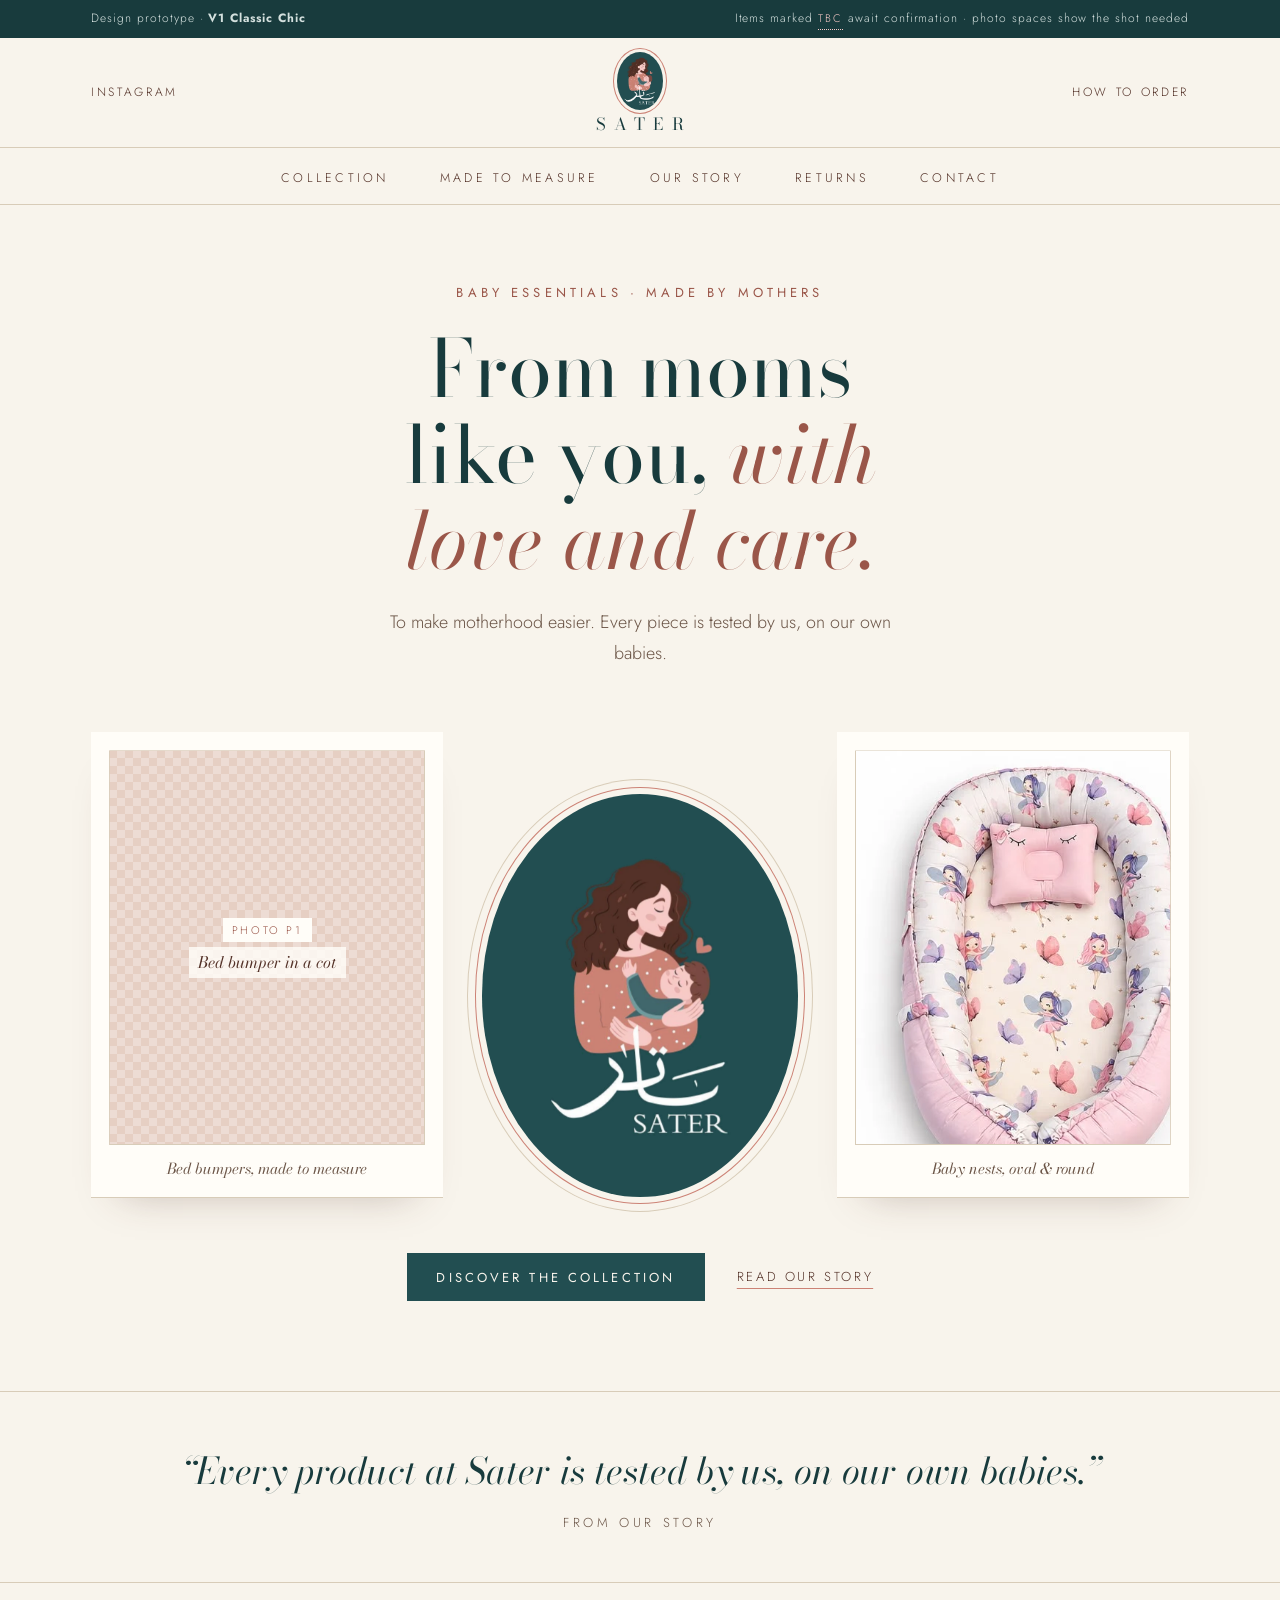
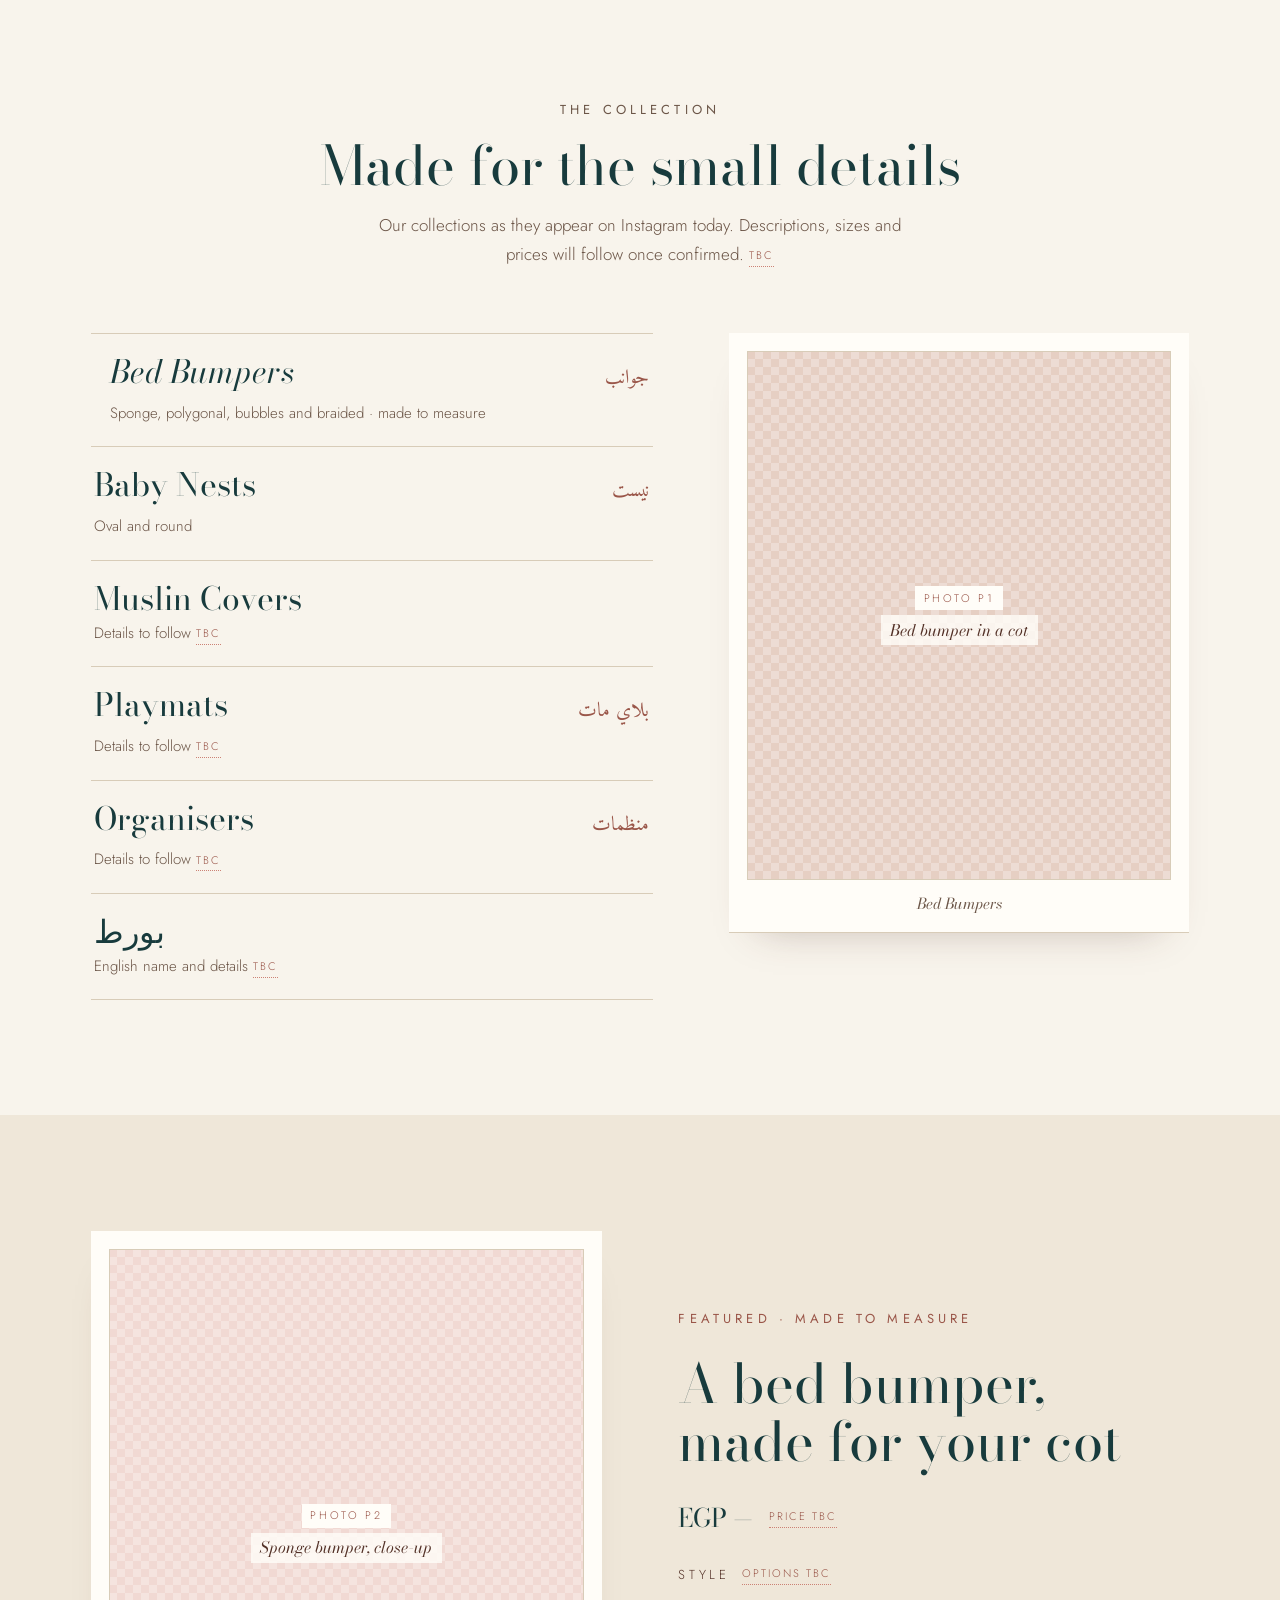
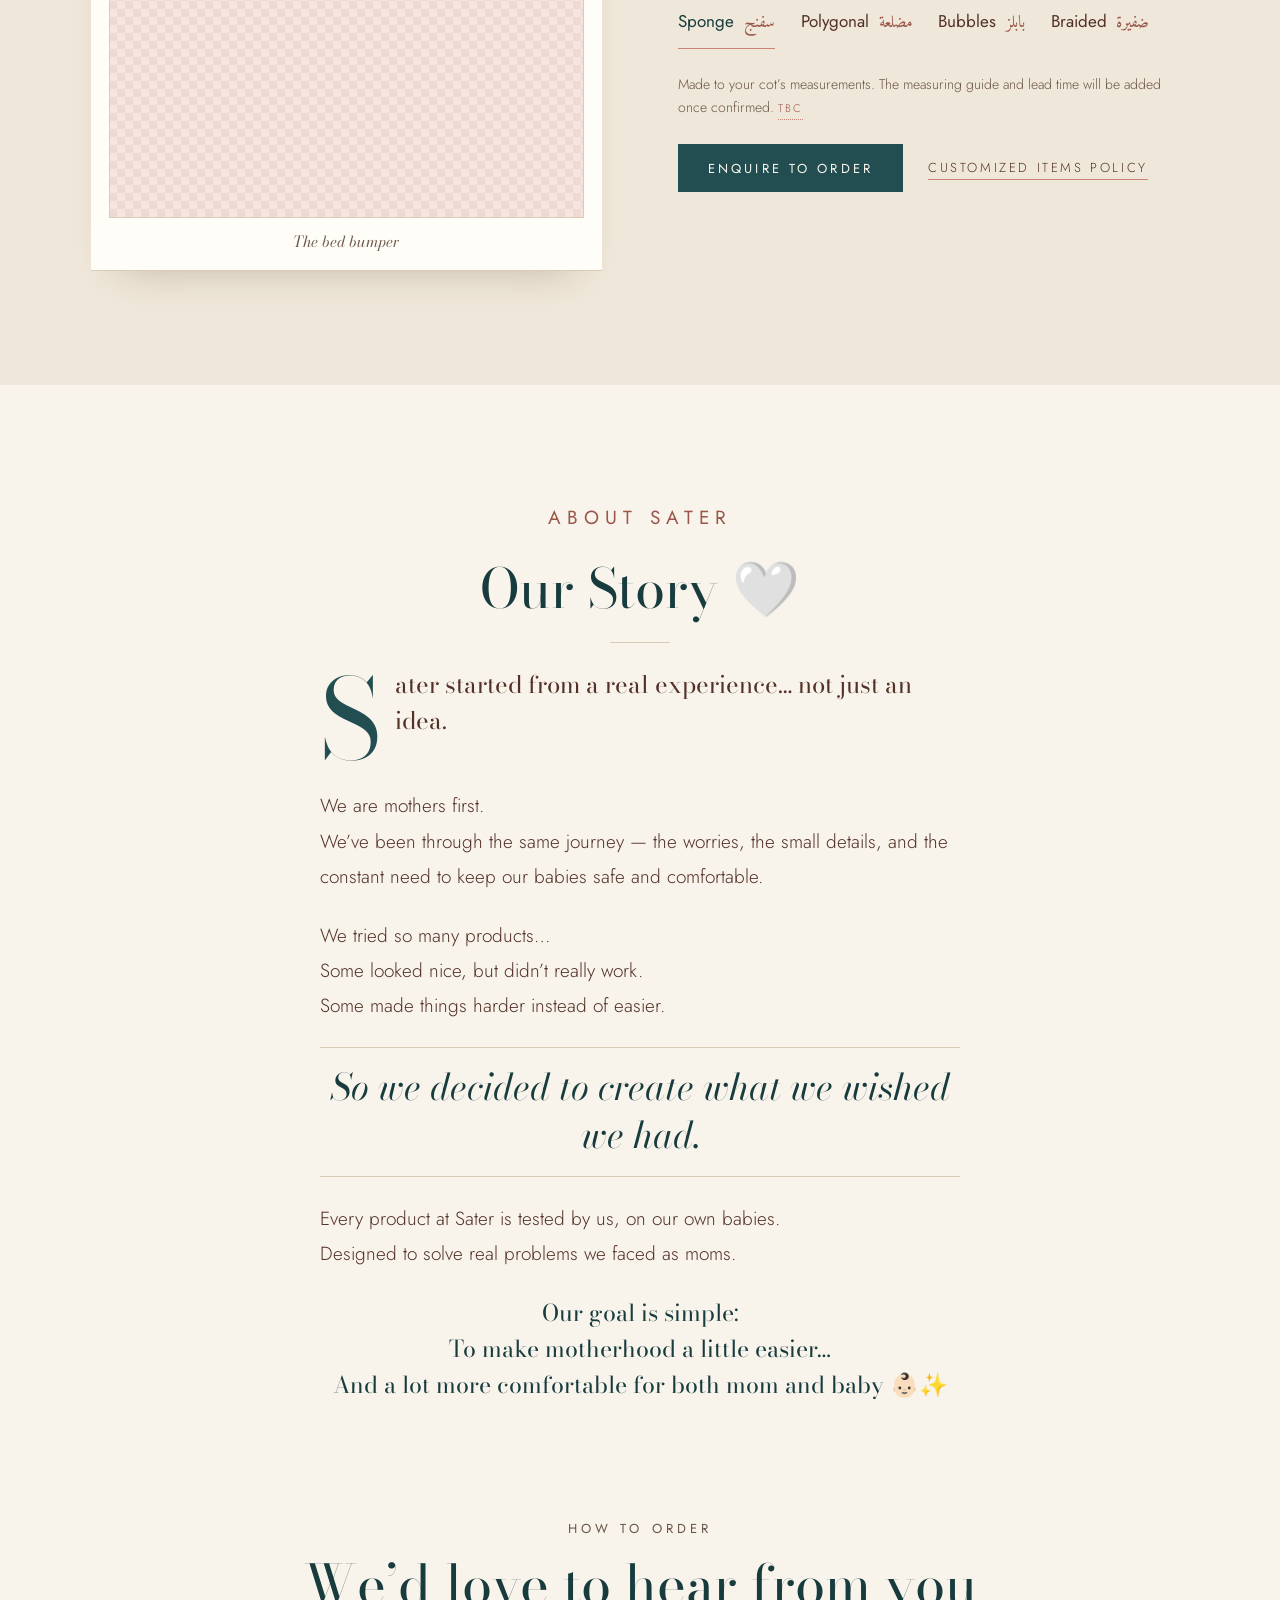
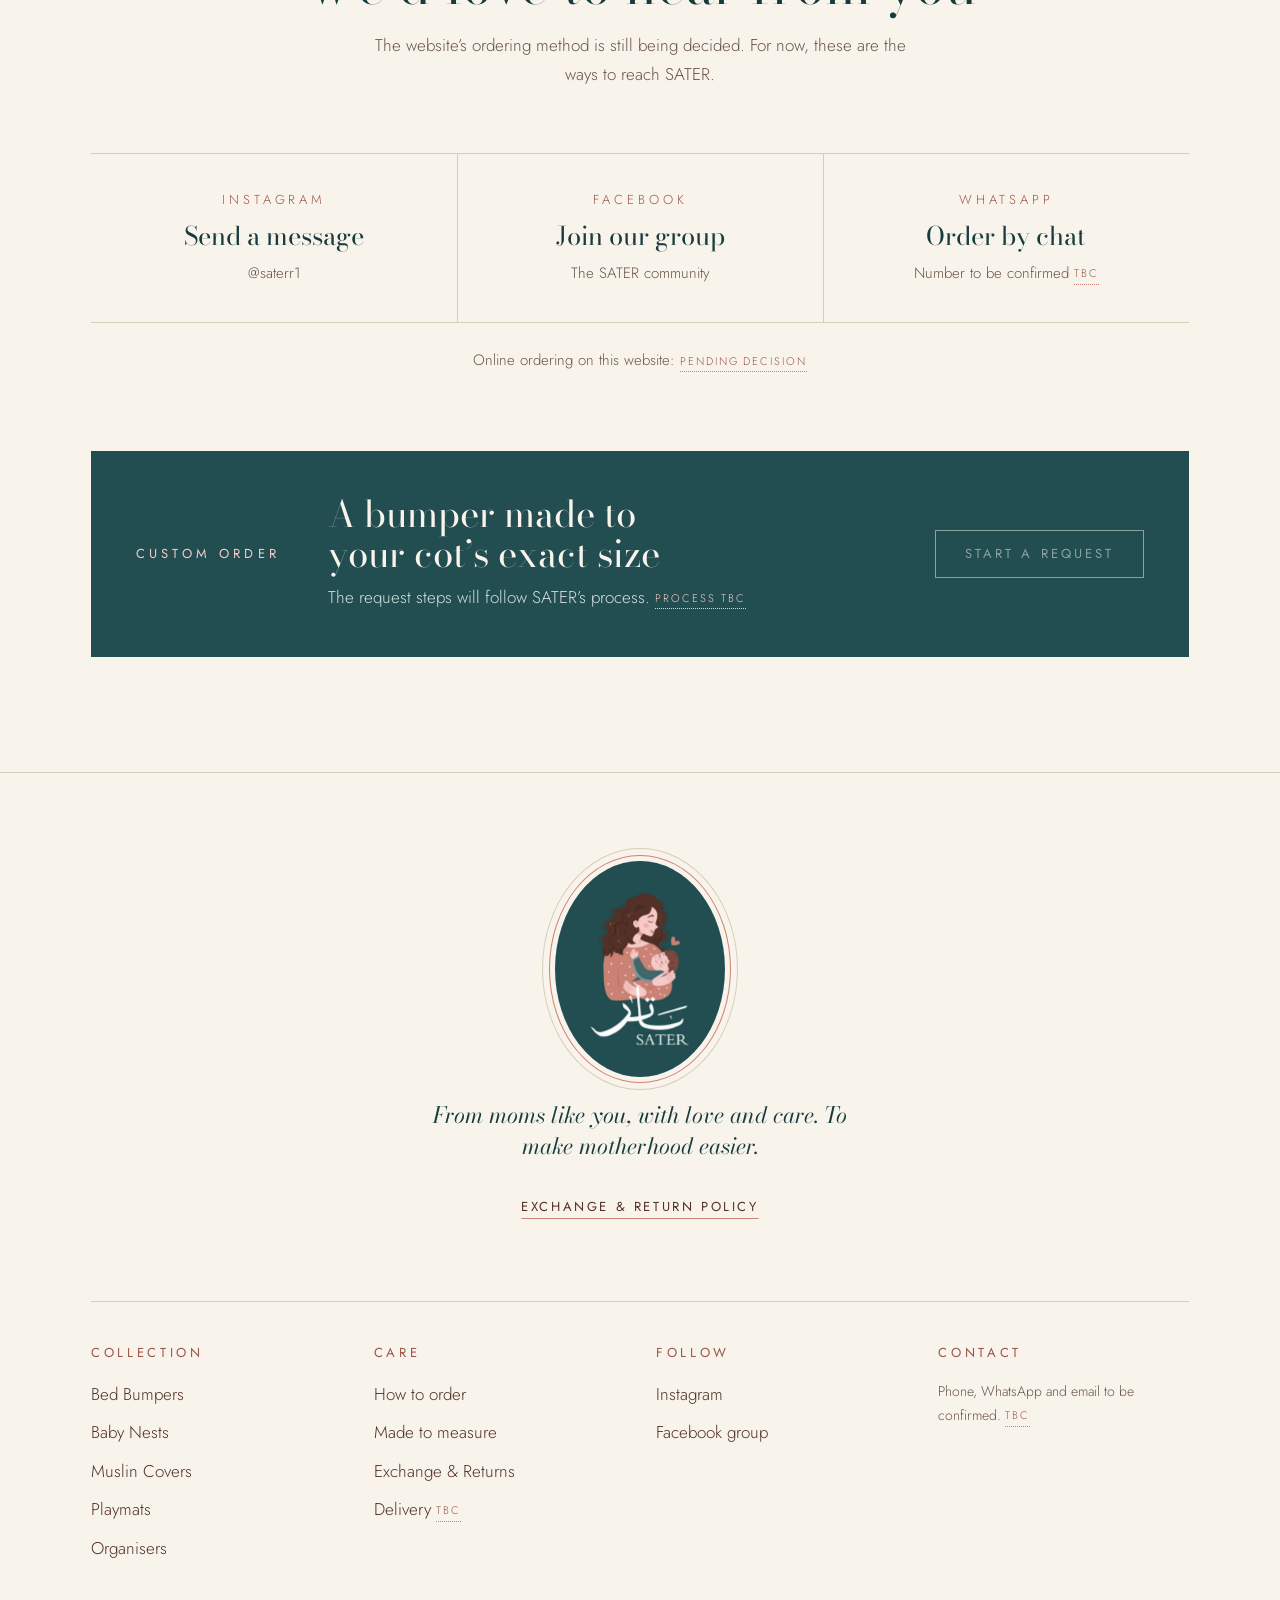
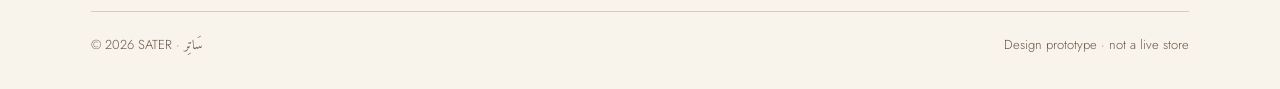
==== commit 3599efed: "Add real oval nest product images to website, V1 and V7 Cropped 9 views (front, angled, side, pillow" ====
--- a/v1-classic-chic/index.html
+++ b/v1-classic-chic/index.html
@@ -324,7 +324,7 @@
         </div>
       </div>
       <figure class="frame rv">
-        <div class="pic t-sage"><div class="ph"><span class="code">Photo P6</span><span class="what">Oval nest, styled</span></div></div>
+        <div class="pic t-sage"><img src="../products/oval-nest-front.webp" alt="Oval baby nest, front view" style="width:100%;height:100%;object-fit:cover"></div>
         <figcaption>Baby nests, oval &amp; round</figcaption>
       </figure>
     </div>
@@ -350,7 +350,7 @@
     <div class="index">
       <ol>
         <li><button type="button" aria-pressed="true" data-tone="t-clay" data-code="Photo P1" data-what="Bed bumper in a cot"><span class="thumb t-clay"></span><span class="nm">Bed Bumpers</span><span class="arn" lang="ar">جوانب</span><span class="ds">Sponge, polygonal, bubbles and braided · made to measure</span></button></li>
-        <li><button type="button" aria-pressed="false" data-tone="t-sage" data-code="Photo P6 · P7" data-what="Oval and round nests"><span class="thumb t-sage"></span><span class="nm">Baby Nests</span><span class="arn" lang="ar">نيست</span><span class="ds">Oval and round</span></button></li>
+        <li><button type="button" aria-pressed="false" data-tone="t-sage" data-code="Photo P6 · P7" data-what="Oval and round nests" data-img="../products/oval-nest-front.webp"><span class="thumb t-sage"></span><span class="nm">Baby Nests</span><span class="arn" lang="ar">نيست</span><span class="ds">Oval and round</span></button></li>
         <li><button type="button" aria-pressed="false" data-tone="t-sand" data-code="Photo P8" data-what="Muslin cover"><span class="thumb t-sand"></span><span class="nm">Muslin Covers</span><span class="arn"></span><span class="ds">Details to follow <span class="tbc">TBC</span></span></button></li>
         <li><button type="button" aria-pressed="false" data-tone="t-blush" data-code="Photo P9" data-what="Playmat"><span class="thumb t-blush"></span><span class="nm">Playmats</span><span class="arn" lang="ar">بلاي مات</span><span class="ds">Details to follow <span class="tbc">TBC</span></span></button></li>
         <li><button type="button" aria-pressed="false" data-tone="t-sand" data-code="Photo P10" data-what="Organiser"><span class="thumb t-sand"></span><span class="nm">Organisers</span><span class="arn" lang="ar">منظمات</span><span class="ds">Details to follow <span class="tbc">TBC</span></span></button></li>
@@ -499,7 +499,7 @@
   // Collection index → preview frame
   const pic = document.getElementById('preview-pic'), code = document.getElementById('preview-code'), what = document.getElementById('preview-what'), cap = document.getElementById('preview-cap');
   const items = document.querySelectorAll('.index li button');
-  const pick = b => { items.forEach(x => x.setAttribute('aria-pressed', String(x === b))); pic.className = 'pic ' + b.dataset.tone; code.textContent = b.dataset.code; what.textContent = b.dataset.what; cap.textContent = b.querySelector('.nm').textContent; };
+  const pick = b => { items.forEach(x => x.setAttribute('aria-pressed', String(x === b))); pic.className = 'pic ' + b.dataset.tone; if (b.dataset.img) { pic.innerHTML = '<img src="' + b.dataset.img + '" alt="' + b.dataset.what + '" style="width:100%;height:100%;object-fit:cover">'; } else { pic.innerHTML = '<div class="ph"><span class="code" id="preview-code">' + b.dataset.code + '</span><span class="what" id="preview-what">' + b.dataset.what + '</span></div>'; } cap.textContent = b.querySelector('.nm').textContent; };
   items.forEach(b => { b.addEventListener('click', () => pick(b)); b.addEventListener('mouseenter', () => pick(b)); b.addEventListener('focus', () => pick(b)); });
 
   // Featured style options
